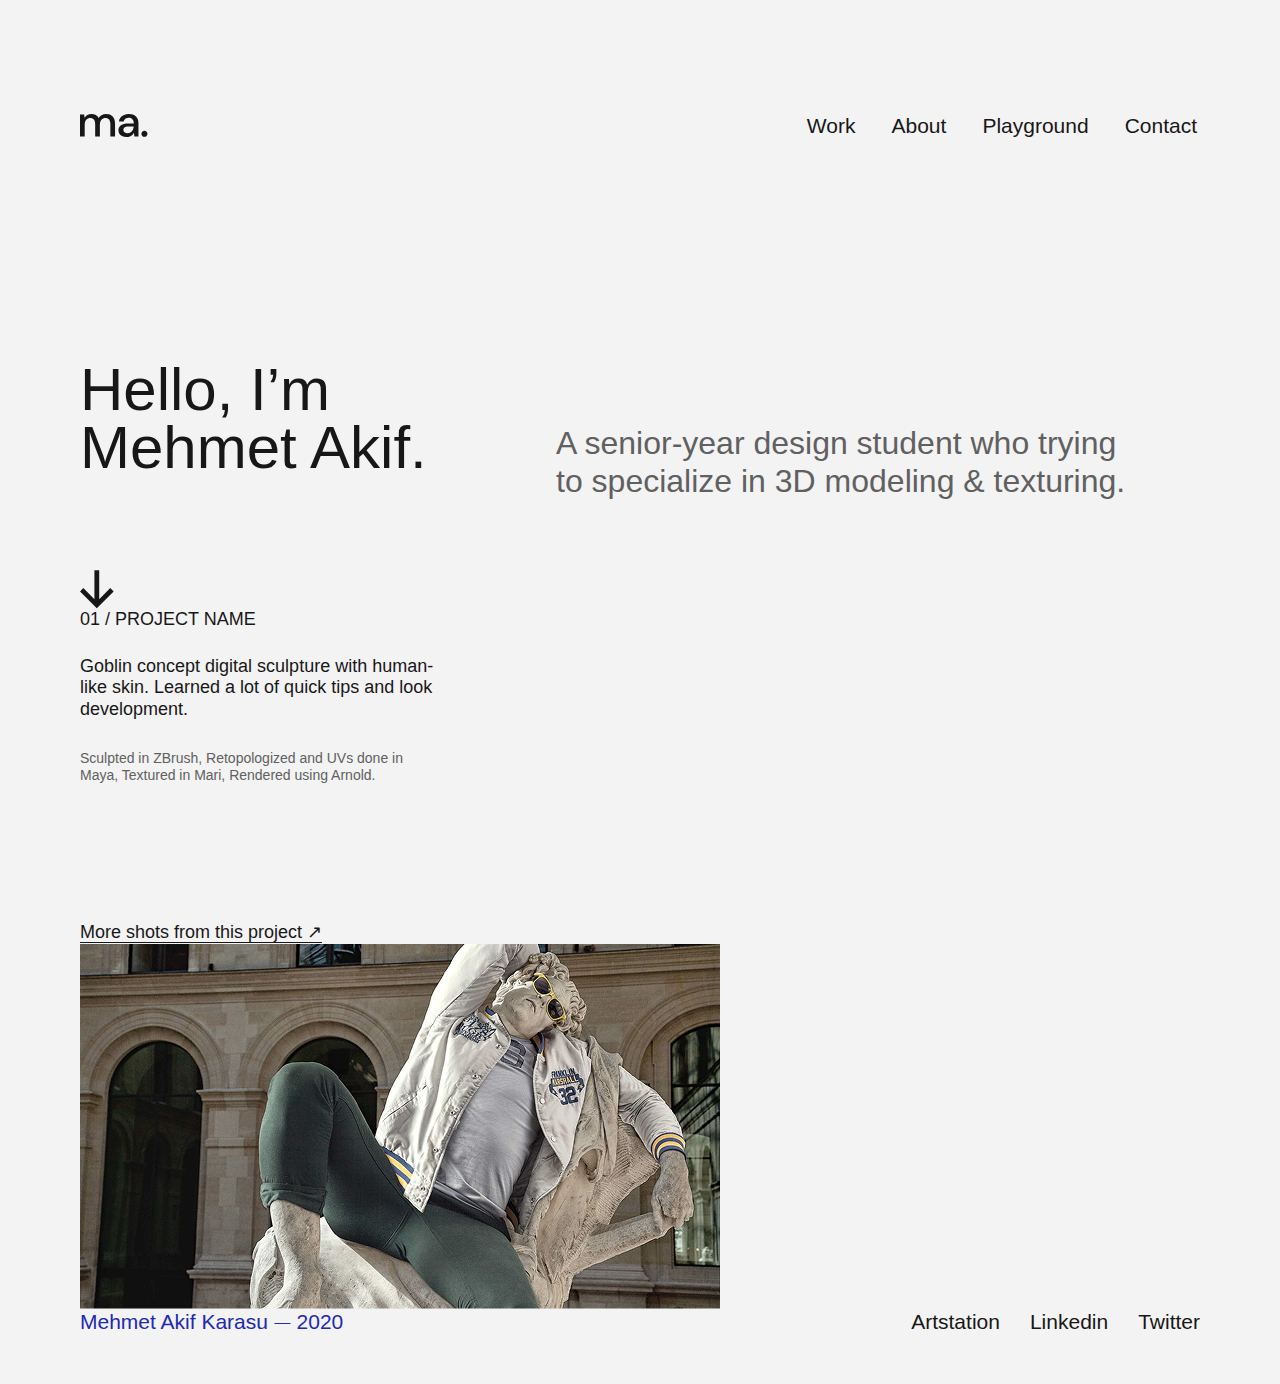
==== cases.html @ 68a0f4ab "Feb 3" ====
<!DOCTYPE html>
<html lang="en">

<head>
    <meta charset="UTF-8">
    <meta name="viewport" content="width=device-width, initial-scale=1.0">
    <title>Ma</title>
    <link rel="stylesheet" href="css/style.css">
    <link rel="preconnect" href="https://fonts.googleapis.com">
    <link rel="preconnect" href="https://fonts.gstatic.com" crossorigin>
    <link href="https://fonts.googleapis.com/css2?family=Manrope:wght@200..800&display=swap" rel="stylesheet">
</head>

<body>
    <header class="header" id="header">
        <div class="container">
            <div class="header__inner">
                <a href="#" class="logo">
                    <img src="images/Site-logo.svg" alt="Ma">
                </a>
                <nav class="header__nav">
                    <ul class="header__list">
                        <li>
                            <a href="cases.html" class="header__link header__link--active">Work</a>
                        </li>
                        <li>
                            <a href="index.html" class="header__link">About</a>
                        </li>
                        <li>
                            <a href="" class="header__link">Playground</a>
                        </li>
                        <li>
                            <a href="" class="header__link">Contact</a>
                        </li>
                    </ul>
                </nav>
            </div>
        </div>
    </header>

    <main>
        <section class="work">
            <div class="container">
                <div class="work__inner">
                    <div class="work__description">
                        <h1 class="work__title">
                            Hello, I’m Mehmet Akif.
                        </h1>
                        <p class="work__text">
                            A senior-year design student who trying to specialize in 3D modeling & texturing.
                        </p>
                    </div>
                    <img class="work__arrow" src="images/arrow.svg">
                    
                    <div class="work__content">
                        <div class="work__item">
                            <h2 class="work__content-title">
                                01 / PROJECT NAME
                            </h2>
                            <p class="work__content-text"> 
                                Goblin concept digital sculpture with human-like skin. Learned a lot of quick tips and
                                look development.
                            </p>
                            <p class="work__content-description">
                                Sculpted in ZBrush, Retopologized and UVs done in Maya, Textured in Mari, Rendered using
                                Arnold.
                            </p>
                            <a class="work__content-link" href="#">
                                More shots from this project ↗
                            </a>
                        </div>
                    </div>
                    <img class="work__img" src="images/stone.png" alt="">
                </div>
            </div>

        
    </main>

    <footer class="footer" id="footer">
        <div class="container">
            <div class="footer__inner">
                <p class="footer__title">
                    Mehmet Akif Karasu ⏤ 2020
                </p>
                <nav class="footer__nav">
                    <ul class="footer__list">
                        <li>
                            <a href="" class="footer__link">Artstation</a>
                        </li>
                        <li>
                            <a href="" class="footer__link">Linkedin</a>
                        </li>
                        <li>
                            <a href="" class="footer__link">Twitter</a>
                        </li>
                    </ul>
                </nav>
            </div>
        </div>



    </footer>


</body>

</html>
---- css/style.css ----
@import url('https://fonts.googleapis.com/css2?family=Manrope:wght@200..800&display=swap');

@import 'basic/_reset.css';
@import 'basic/_vars.css';
@import "basic/_global.css";
@import "basic/_fonts.css";

@import "components/_header.css";
@import "components/_footer.css";


@import "home/_home.css";
@import "home/_info.css";
@import "home/_contact.css";

@import "work/_work.css";
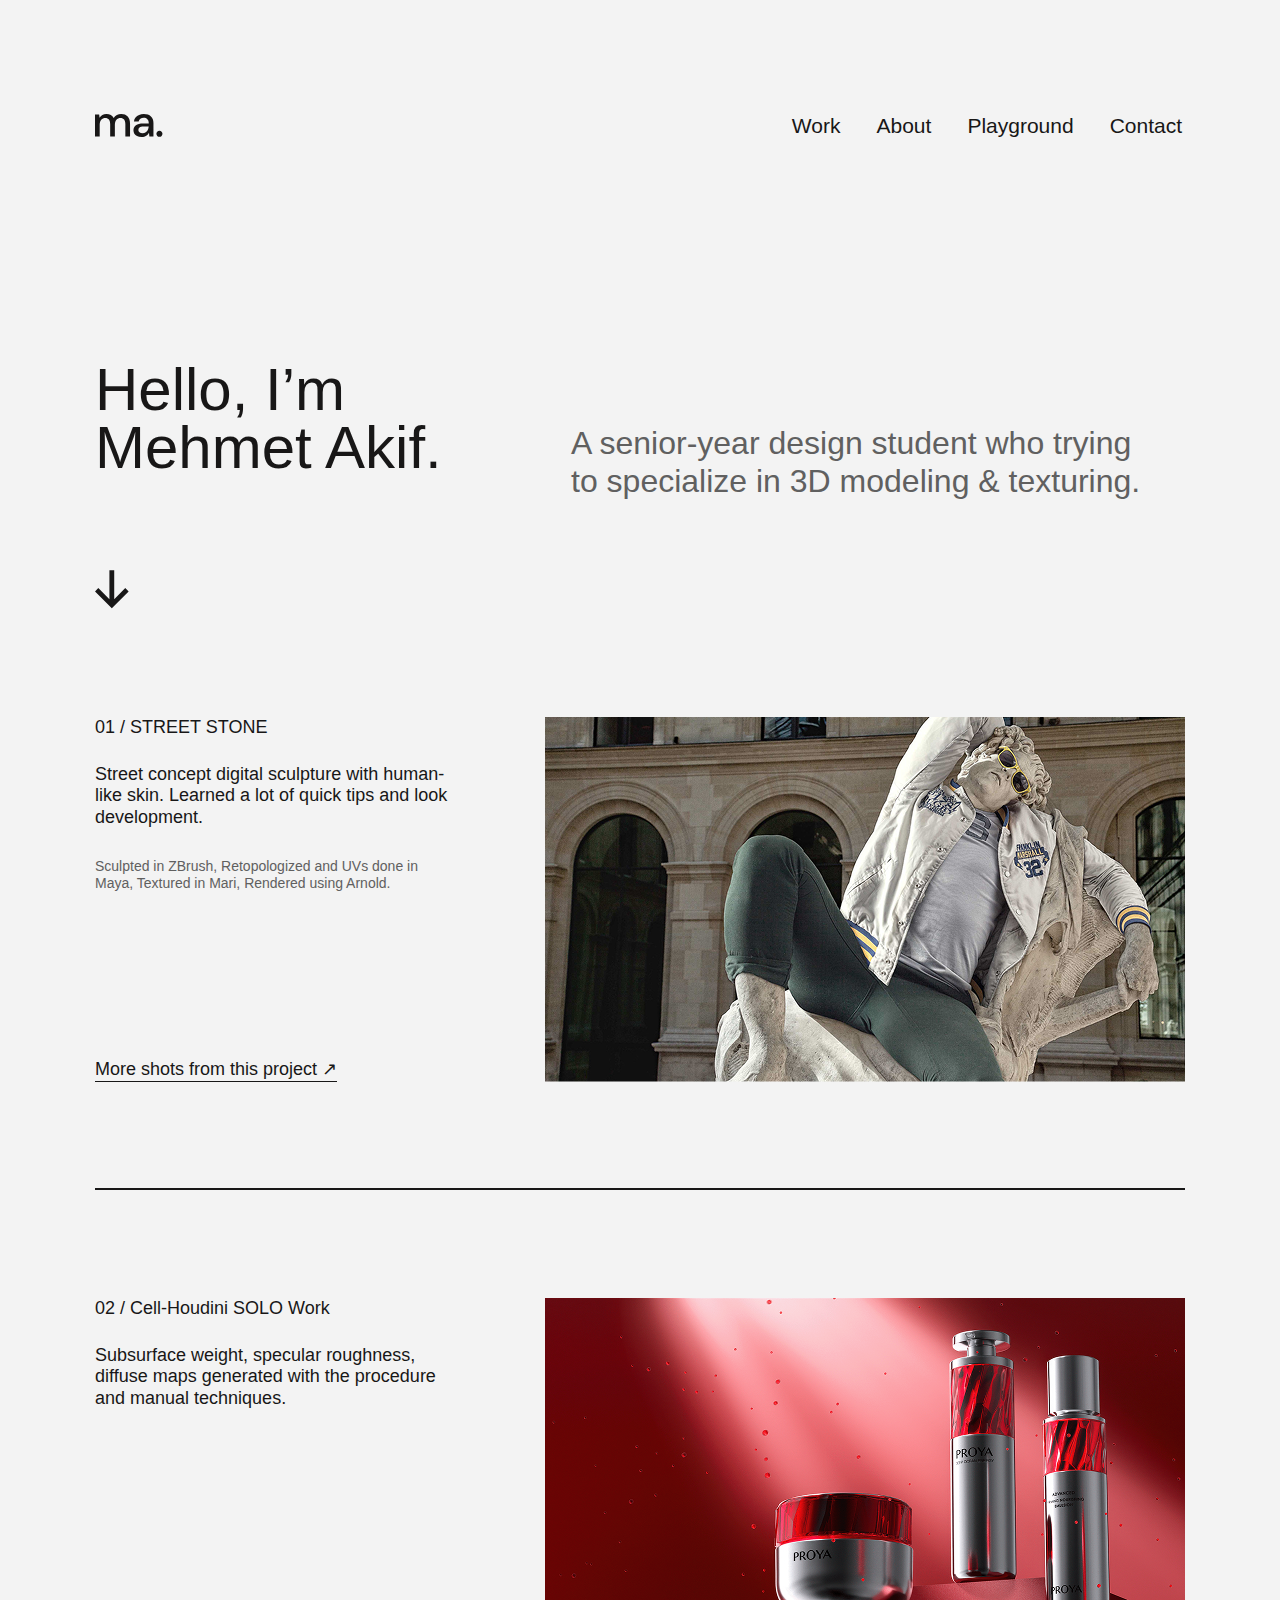
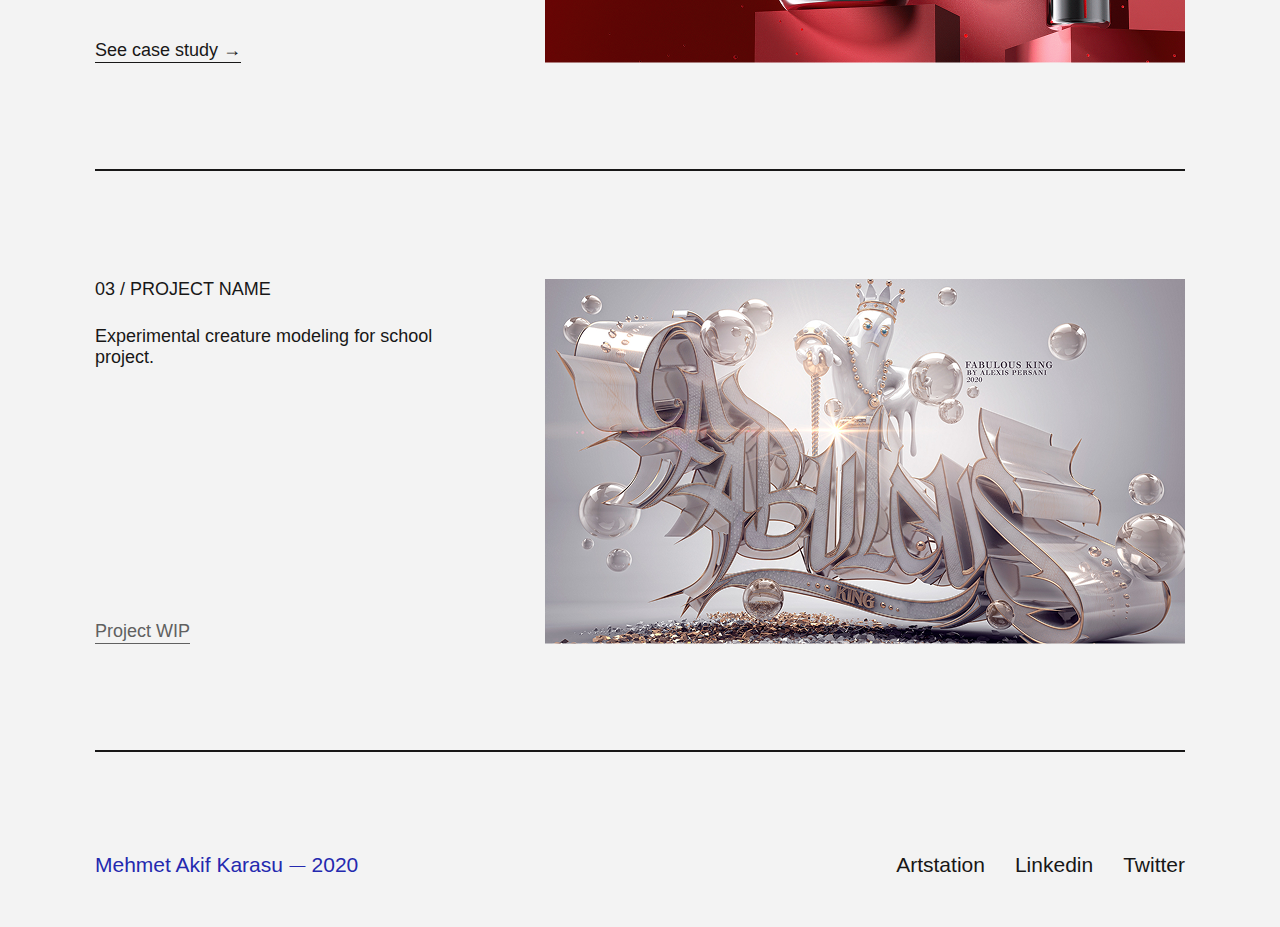
==== commit 22532eda: "feb 4" ====
--- a/cases.html
+++ b/cases.html
@@ -51,26 +51,59 @@
                         </p>
                     </div>
                     <img class="work__arrow" src="images/arrow.svg">
-                    
-                    <div class="work__content">
+                    <ul>
+                        <li>
                         <div class="work__item">
+                            <div class="work__content">
                             <h2 class="work__content-title">
-                                01 / PROJECT NAME
+                                01 / STREET STONE
                             </h2>
                             <p class="work__content-text"> 
-                                Goblin concept digital sculpture with human-like skin. Learned a lot of quick tips and
-                                look development.
+                                Street concept digital sculpture with human-like skin. Learned a lot of quick tips and look development.
                             </p>
                             <p class="work__content-description">
-                                Sculpted in ZBrush, Retopologized and UVs done in Maya, Textured in Mari, Rendered using
-                                Arnold.
+                                Sculpted in ZBrush, Retopologized and UVs done in Maya, Textured in Mari, Rendered using Arnold.
                             </p>
                             <a class="work__content-link" href="#">
                                 More shots from this project ↗
                             </a>
                         </div>
+                            <img class="work__img" src="images/stone.png" alt="">
                     </div>
-                    <img class="work__img" src="images/stone.png" alt="">
+                </li>
+                <li>
+                    <div class="work__item">
+                        <div class="work__content">
+                        <h2 class="work__content-title">
+                            02 / Cell-Houdini SOLO Work
+                        </h2>
+                        <p class="work__content-text"> 
+                            Subsurface weight, specular roughness, diffuse maps generated with the procedure and manual techniques.
+                        </p>
+                        <a class="work__content-link" href="#">
+                            See case study →
+                        </a>
+                    </div>
+                        <img class="work__img" src="images/cosmetics.png" alt="">
+                </div>
+            </li>
+            <li>
+                <div class="work__item">
+                    <div class="work__content">
+                    <h2 class="work__content-title">
+                        03 / PROJECT NAME
+                    </h2>
+                    <p class="work__content-text"> 
+                        Experimental creature modeling for school project.
+                    </p>
+                    <a class="work__content-link work__content-link--gray" href="#">
+                        Project WIP
+                    </a>
+                </div>
+                    <img class="work__img" src="images/carriage.png" alt="">
+            </div>
+        </li>
+                </ul>
                 </div>
             </div>
 
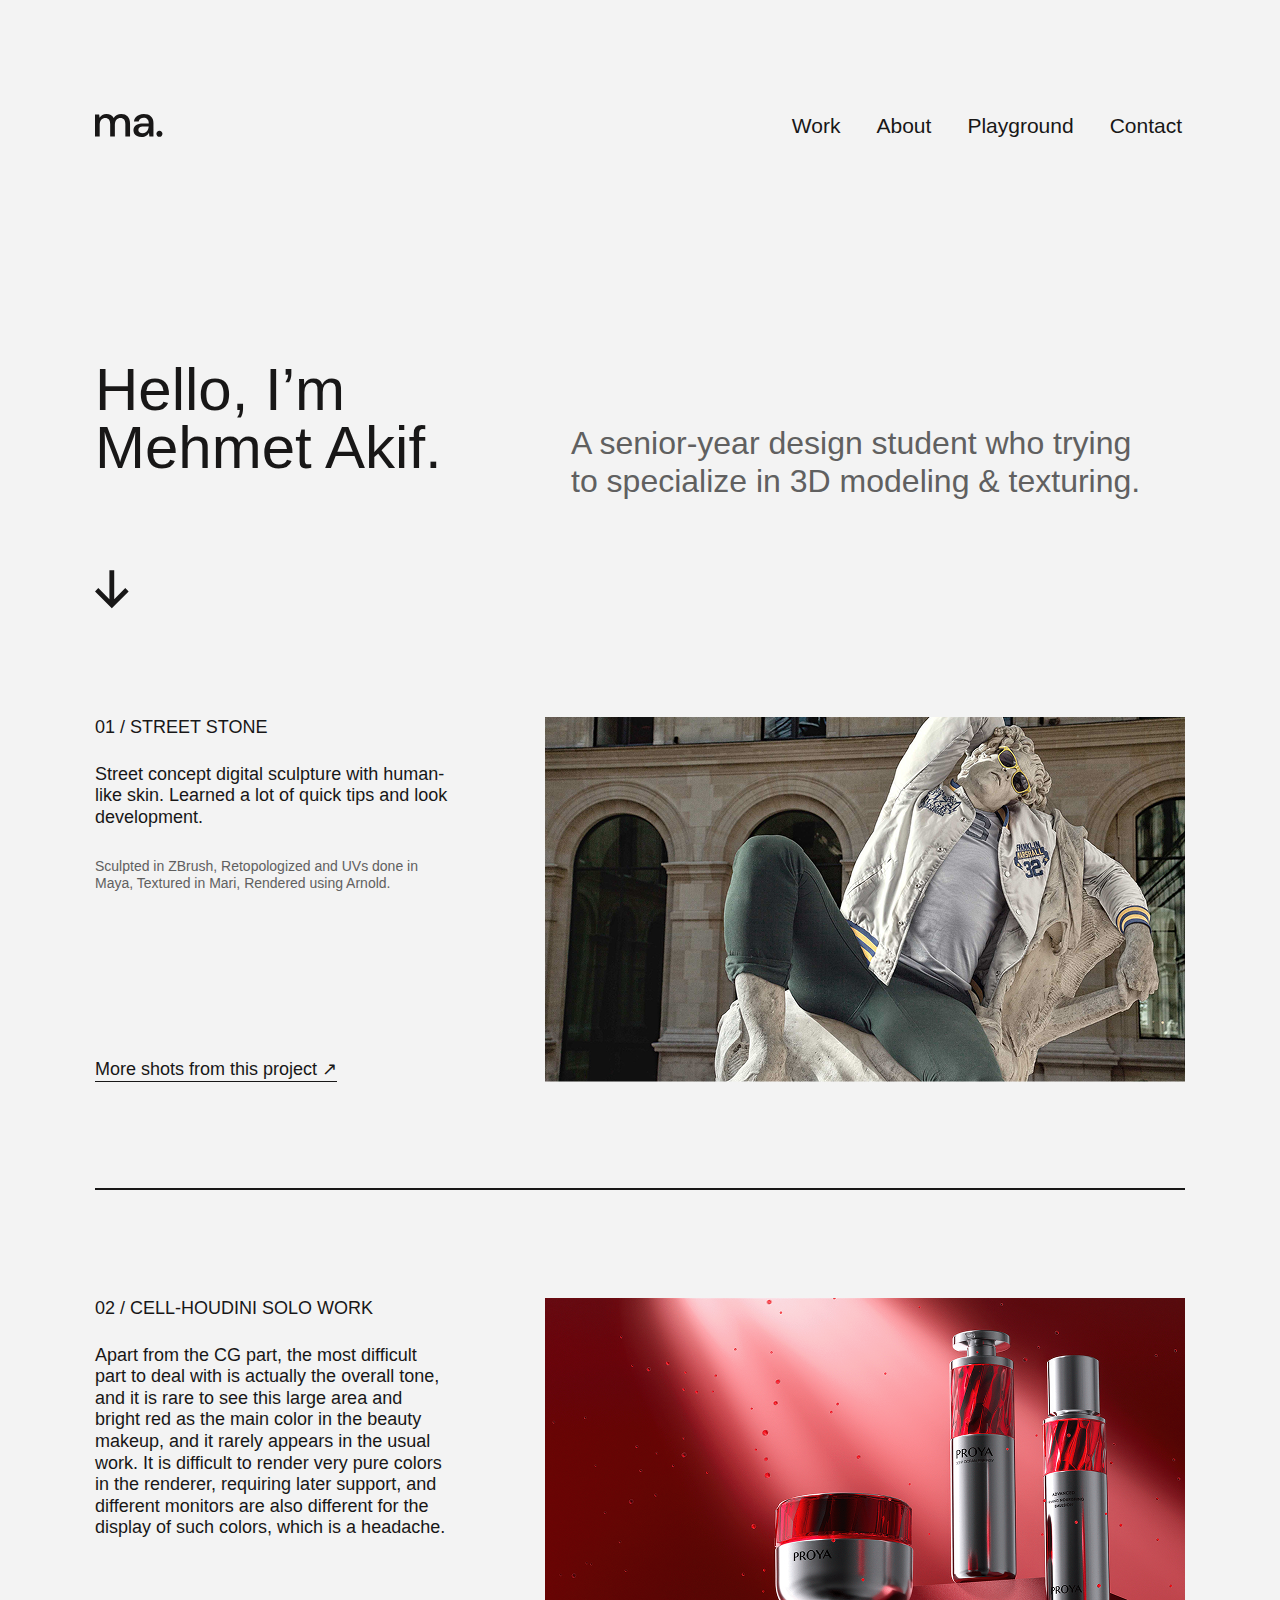
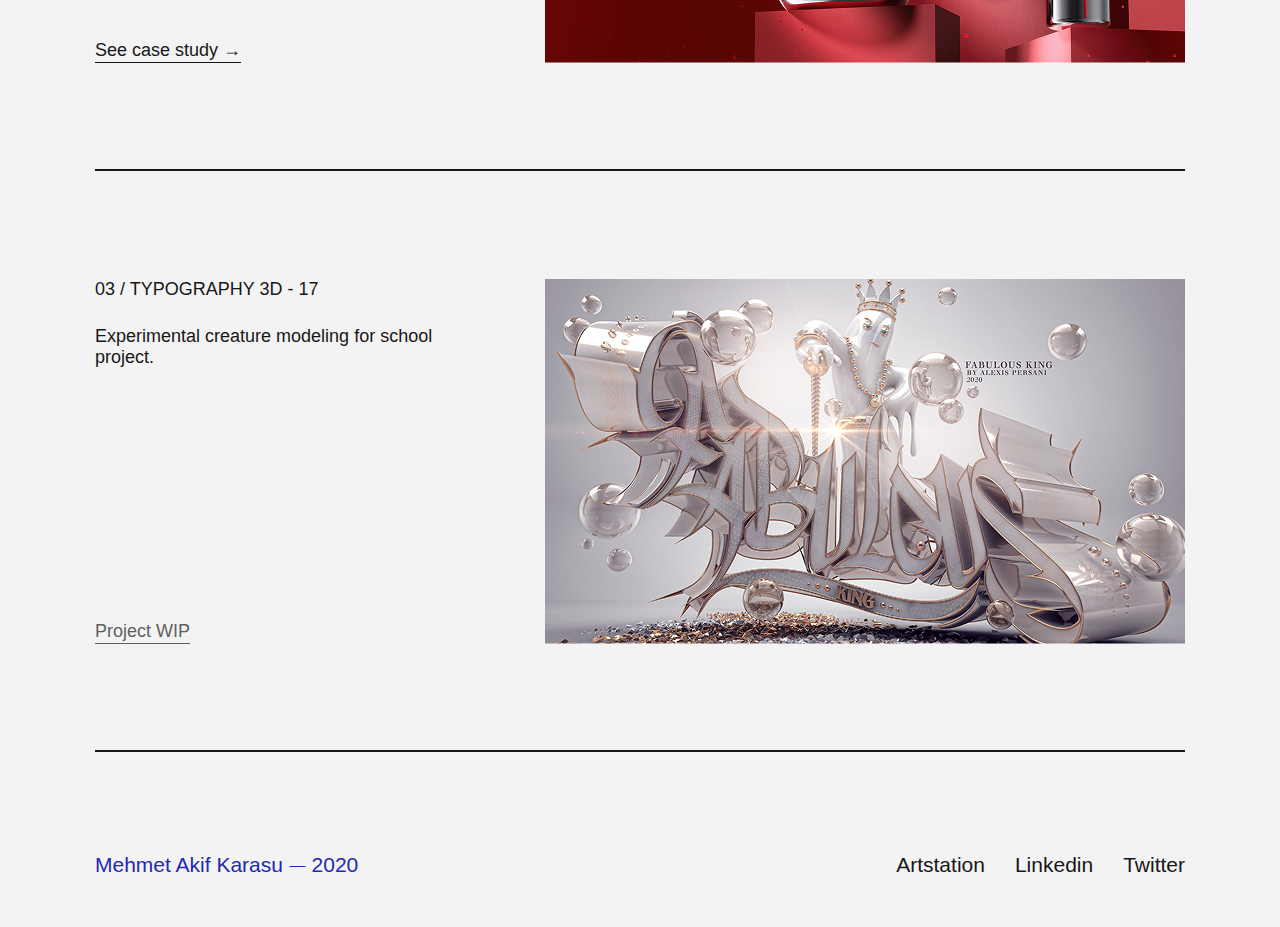
==== commit 580f3437: "текст поменяла" ====
--- a/cases.html
+++ b/cases.html
@@ -53,61 +53,70 @@
                     <img class="work__arrow" src="images/arrow.svg">
                     <ul>
                         <li>
-                        <div class="work__item">
-                            <div class="work__content">
-                            <h2 class="work__content-title">
-                                01 / STREET STONE
-                            </h2>
-                            <p class="work__content-text"> 
-                                Street concept digital sculpture with human-like skin. Learned a lot of quick tips and look development.
-                            </p>
-                            <p class="work__content-description">
-                                Sculpted in ZBrush, Retopologized and UVs done in Maya, Textured in Mari, Rendered using Arnold.
-                            </p>
-                            <a class="work__content-link" href="#">
-                                More shots from this project ↗
-                            </a>
-                        </div>
-                            <img class="work__img" src="images/stone.png" alt="">
-                    </div>
-                </li>
-                <li>
-                    <div class="work__item">
-                        <div class="work__content">
-                        <h2 class="work__content-title">
-                            02 / Cell-Houdini SOLO Work
-                        </h2>
-                        <p class="work__content-text"> 
-                            Subsurface weight, specular roughness, diffuse maps generated with the procedure and manual techniques.
-                        </p>
-                        <a class="work__content-link" href="#">
-                            See case study →
-                        </a>
-                    </div>
-                        <img class="work__img" src="images/cosmetics.png" alt="">
-                </div>
-            </li>
-            <li>
-                <div class="work__item">
-                    <div class="work__content">
-                    <h2 class="work__content-title">
-                        03 / PROJECT NAME
-                    </h2>
-                    <p class="work__content-text"> 
-                        Experimental creature modeling for school project.
-                    </p>
-                    <a class="work__content-link work__content-link--gray" href="#">
-                        Project WIP
-                    </a>
-                </div>
-                    <img class="work__img" src="images/carriage.png" alt="">
-            </div>
-        </li>
-                </ul>
+                            <div class="work__item">
+                                <div class="work__content">
+                                    <h2 class="work__content-title">
+                                        01 / STREET STONE
+                                    </h2>
+                                    <p class="work__content-text">
+                                        Street concept digital sculpture with human-like skin. Learned a lot of quick
+                                        tips and look development.
+                                    </p>
+                                    <p class="work__content-description">
+                                        Sculpted in ZBrush, Retopologized and UVs done in Maya, Textured in Mari,
+                                        Rendered using Arnold.
+                                    </p>
+                                    <a class="work__content-link" href="#">
+                                        More shots from this project ↗
+                                    </a>
+                                </div>
+                                <img class="work__img" src="images/stone.png" alt="">
+                            </div>
+                        </li>
+                        <li>
+                            <div class="work__item">
+                                <div class="work__content">
+                                    <h2 class="work__content-title">
+                                        02 / CELL-HOUDINI SOLO WORK
+                                    </h2>
+                                    <p class="work__content-text">
+                                        Apart from the CG part, the most difficult part to deal with is actually the
+                                        overall tone, and it is rare to see this large area and bright red as the main
+                                        color in the beauty makeup, and it rarely appears in the usual work.
+
+                                        It is difficult to render very pure colors in the renderer, requiring later
+                                        support, and different monitors are also different for the display of such
+                                        colors, which is a headache.
+
+                                    </p>
+                                    <a class="work__content-link" href="#">
+                                        See case study →
+                                    </a>
+                                </div>
+                                <img class="work__img" src="images/cosmetics.png" alt="">
+                            </div>
+                        </li>
+                        <li>
+                            <div class="work__item">
+                                <div class="work__content">
+                                    <h2 class="work__content-title">
+                                        03 / TYPOGRAPHY 3D - 17
+                                    </h2>
+                                    <p class="work__content-text">
+                                        Experimental creature modeling for school project.
+                                    </p>
+                                    <a class="work__content-link work__content-link--gray" href="#">
+                                        Project WIP
+                                    </a>
+                                </div>
+                                <img class="work__img" src="images/carriage.png" alt="">
+                            </div>
+                        </li>
+                    </ul>
                 </div>
             </div>
 
-        
+
     </main>
 
     <footer class="footer" id="footer">
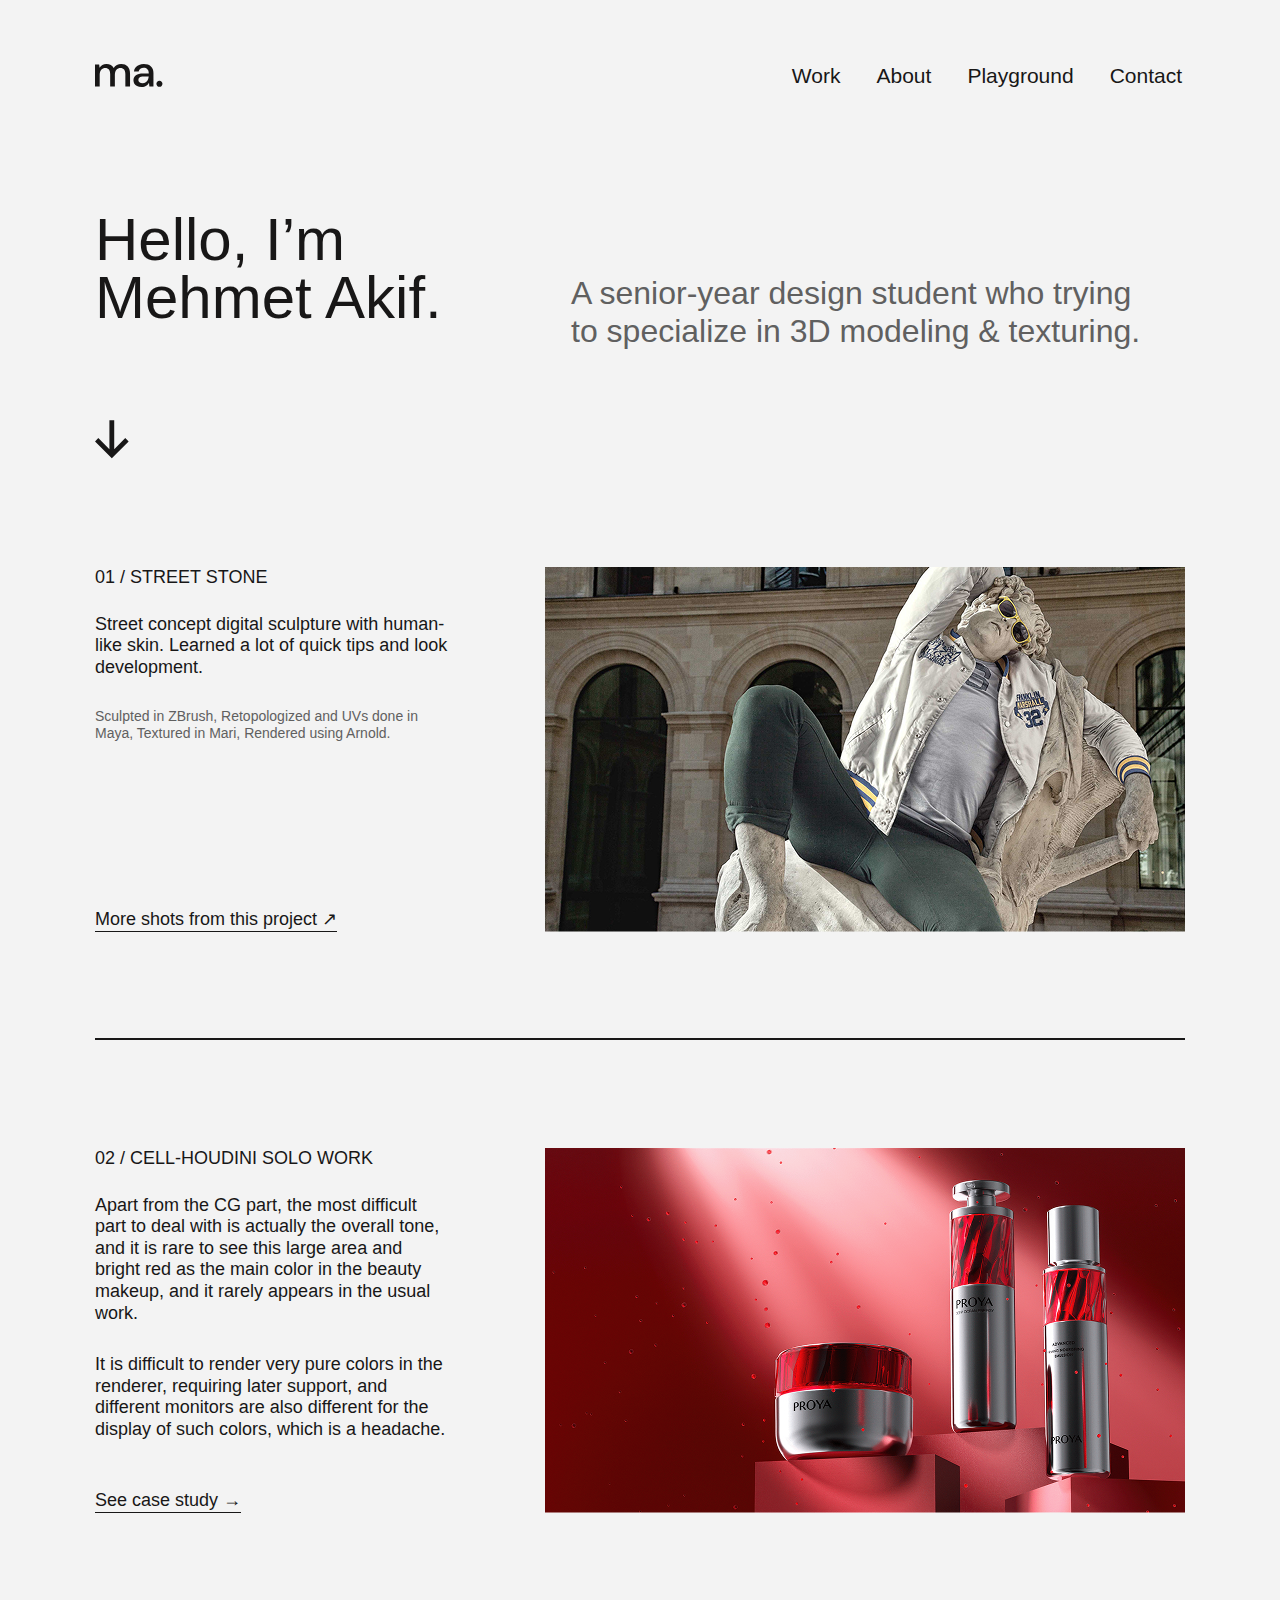
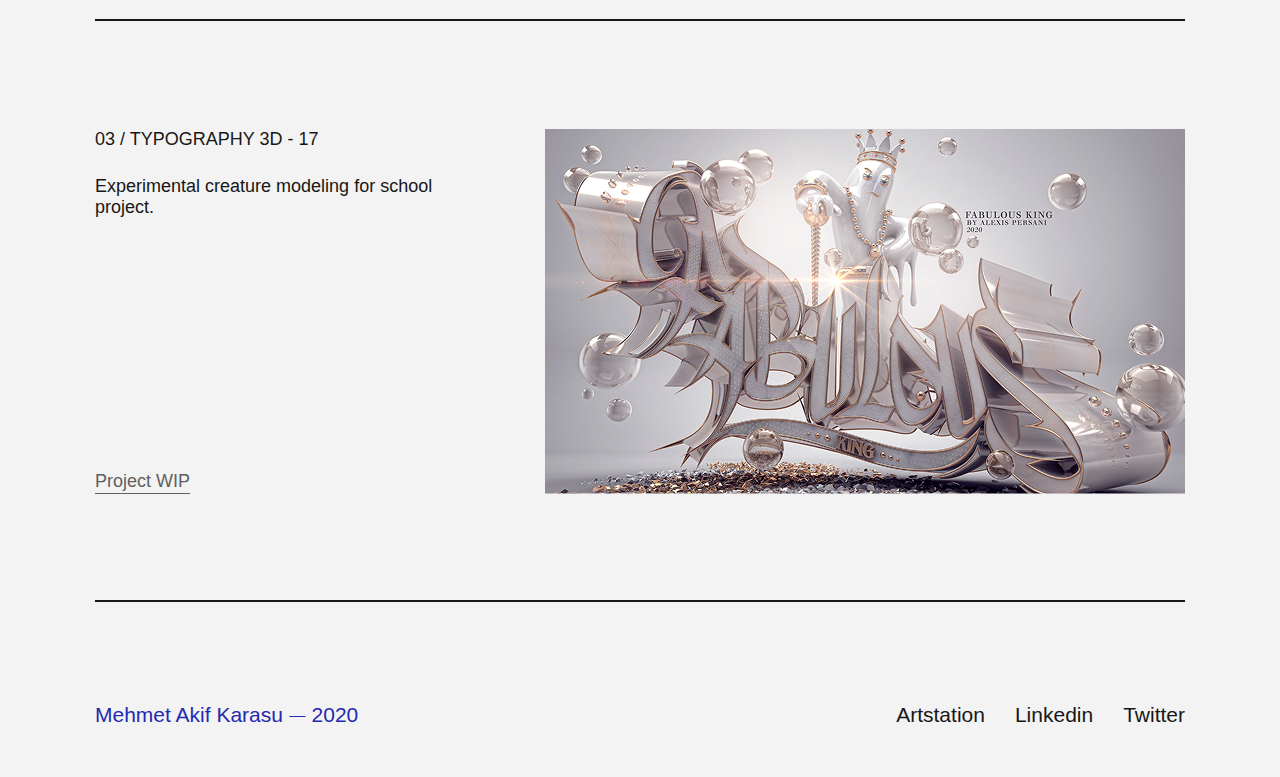
==== commit ae9091af: "feb14" ====
--- a/cases.html
+++ b/cases.html
@@ -83,10 +83,12 @@
                                         Apart from the CG part, the most difficult part to deal with is actually the
                                         overall tone, and it is rare to see this large area and bright red as the main
                                         color in the beauty makeup, and it rarely appears in the usual work.
-
-                                        It is difficult to render very pure colors in the renderer, requiring later
-                                        support, and different monitors are also different for the display of such
-                                        colors, which is a headache.
+                                        <p class="work__content-paragraph">
+                                            It is difficult to render very pure colors in the renderer, requiring later
+                                            support, and different monitors are also different for the display of such
+                                            colors, which is a headache.
+                                        </p>
+                                        
 
                                     </p>
                                     <a class="work__content-link" href="#">
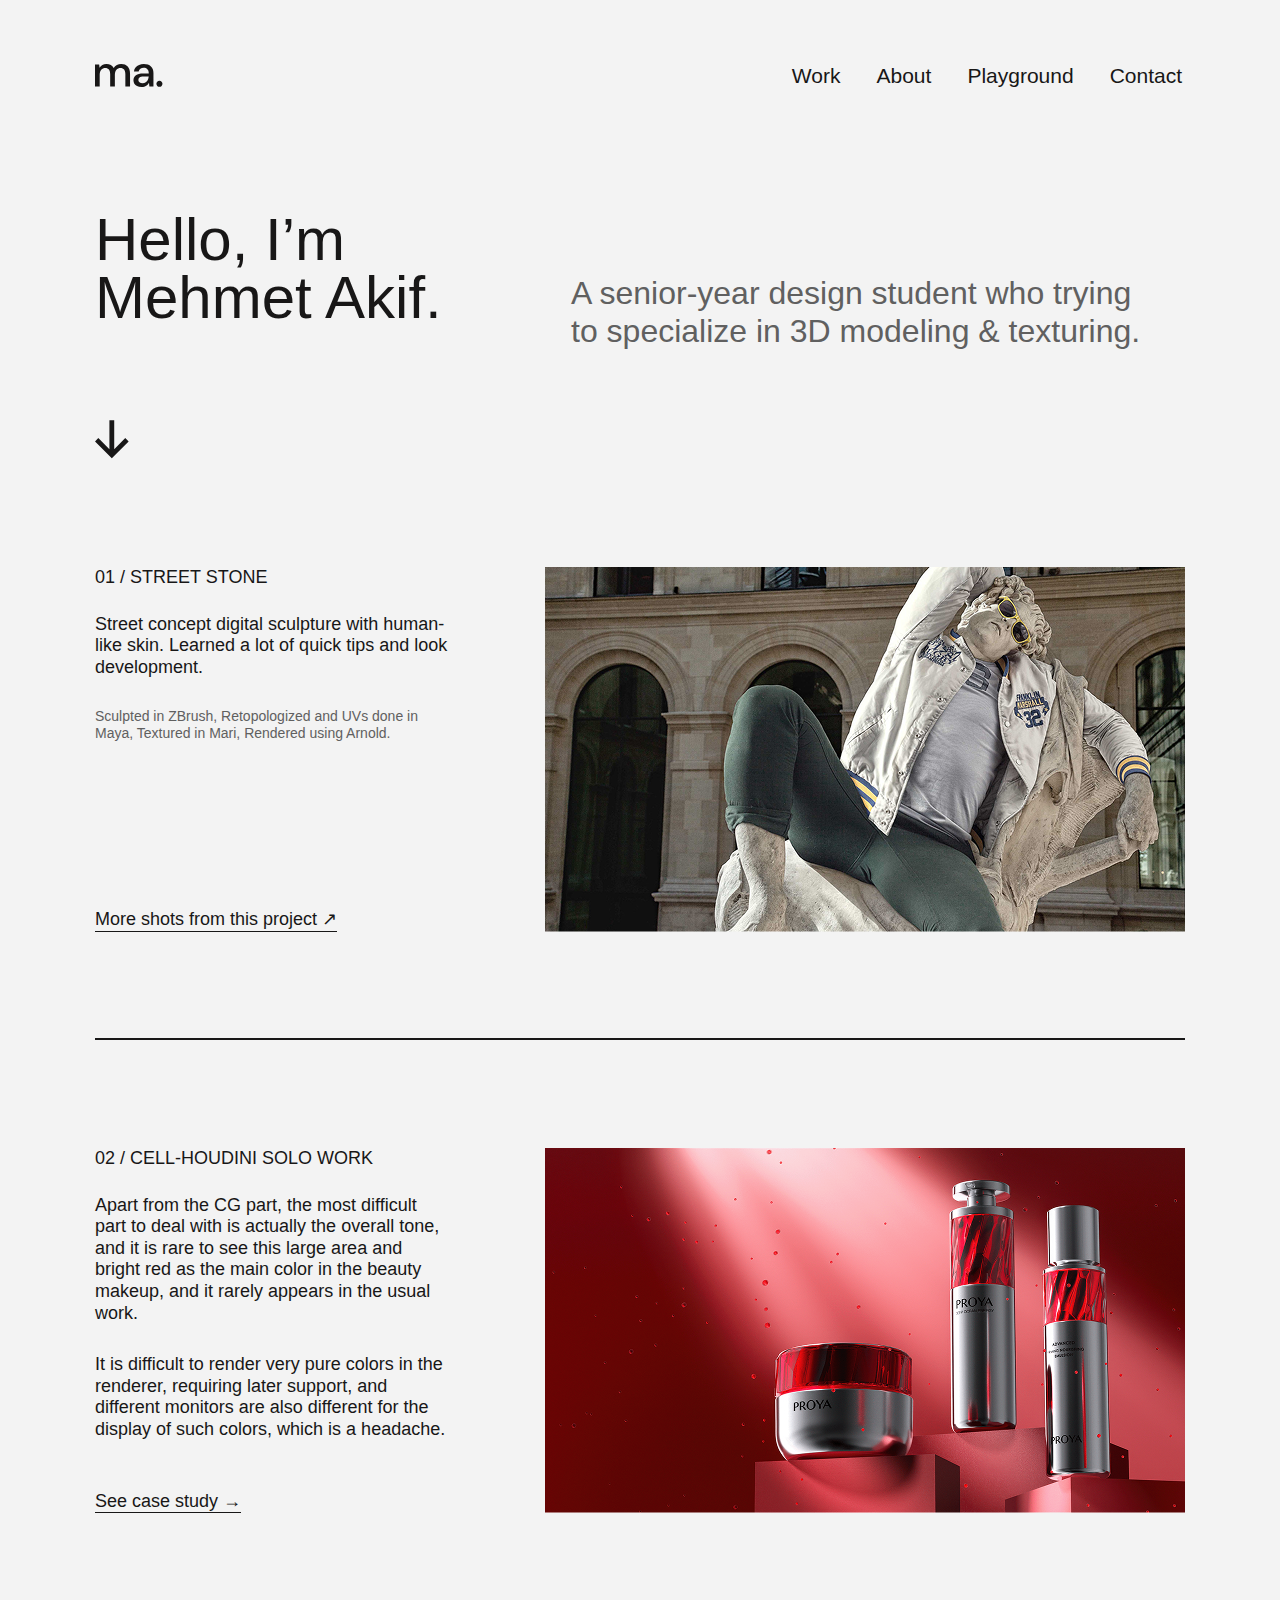
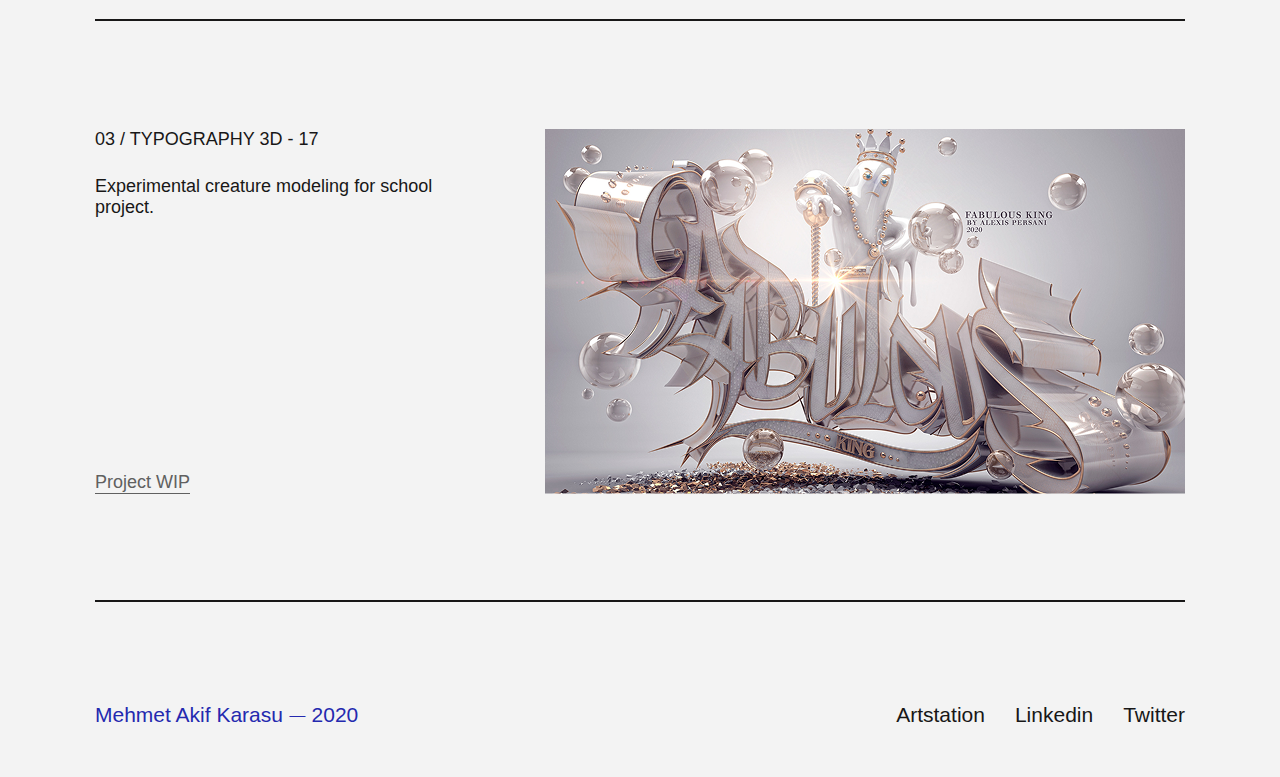
==== commit 3936d560: "feb 15" ====
--- a/cases.html
+++ b/cases.html
@@ -70,7 +70,7 @@
                                         More shots from this project ↗
                                     </a>
                                 </div>
-                                <img class="work__img" src="images/stone.png" alt="">
+                                <img class="work__img" width="640" height="365" src="images/stone.png" alt="">
                             </div>
                         </li>
                         <li>
@@ -95,7 +95,7 @@
                                         See case study →
                                     </a>
                                 </div>
-                                <img class="work__img" src="images/cosmetics.png" alt="">
+                                <img class="work__img" width="640" height="365" src="images/cosmetics.png" alt="">
                             </div>
                         </li>
                         <li>
@@ -111,7 +111,7 @@
                                         Project WIP
                                     </a>
                                 </div>
-                                <img class="work__img" src="images/carriage.png" alt="">
+                                <img class="work__img" width="640" height="365" src="images/carriage.png" alt="">
                             </div>
                         </li>
                     </ul>
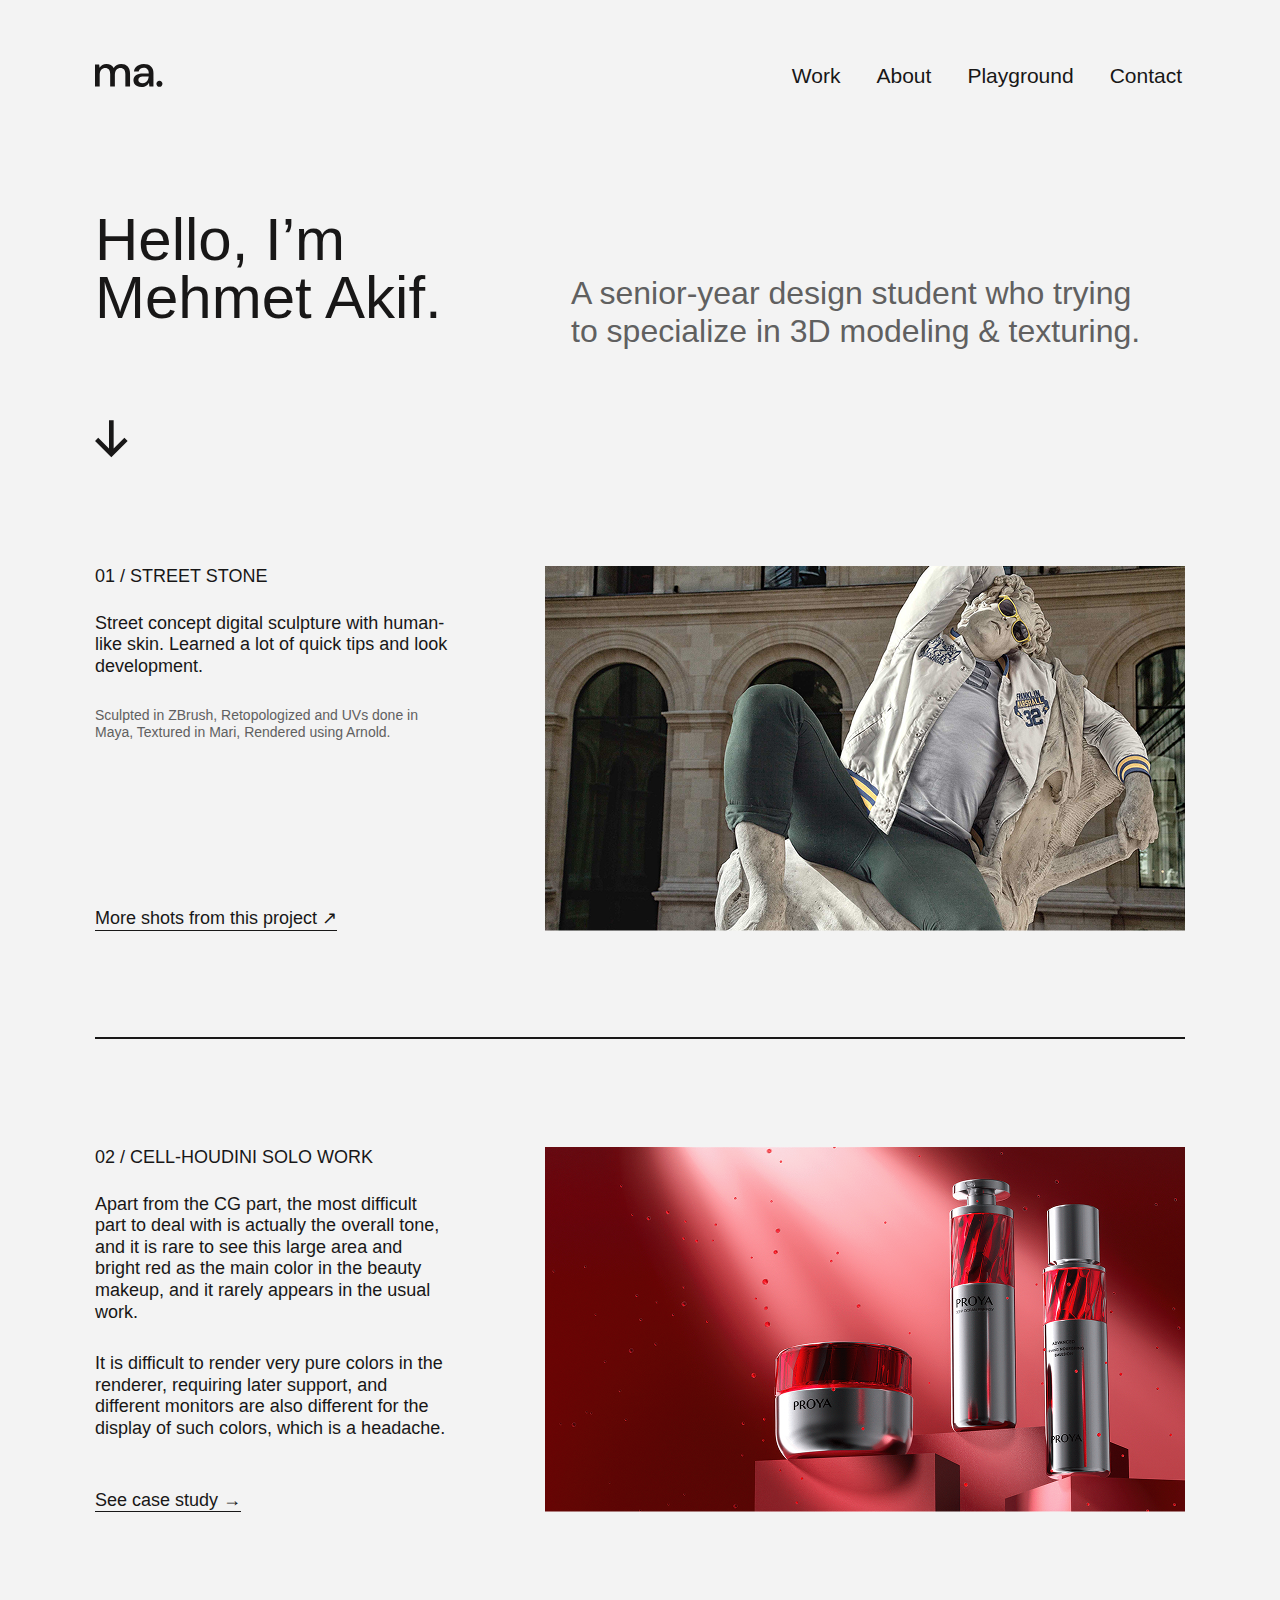
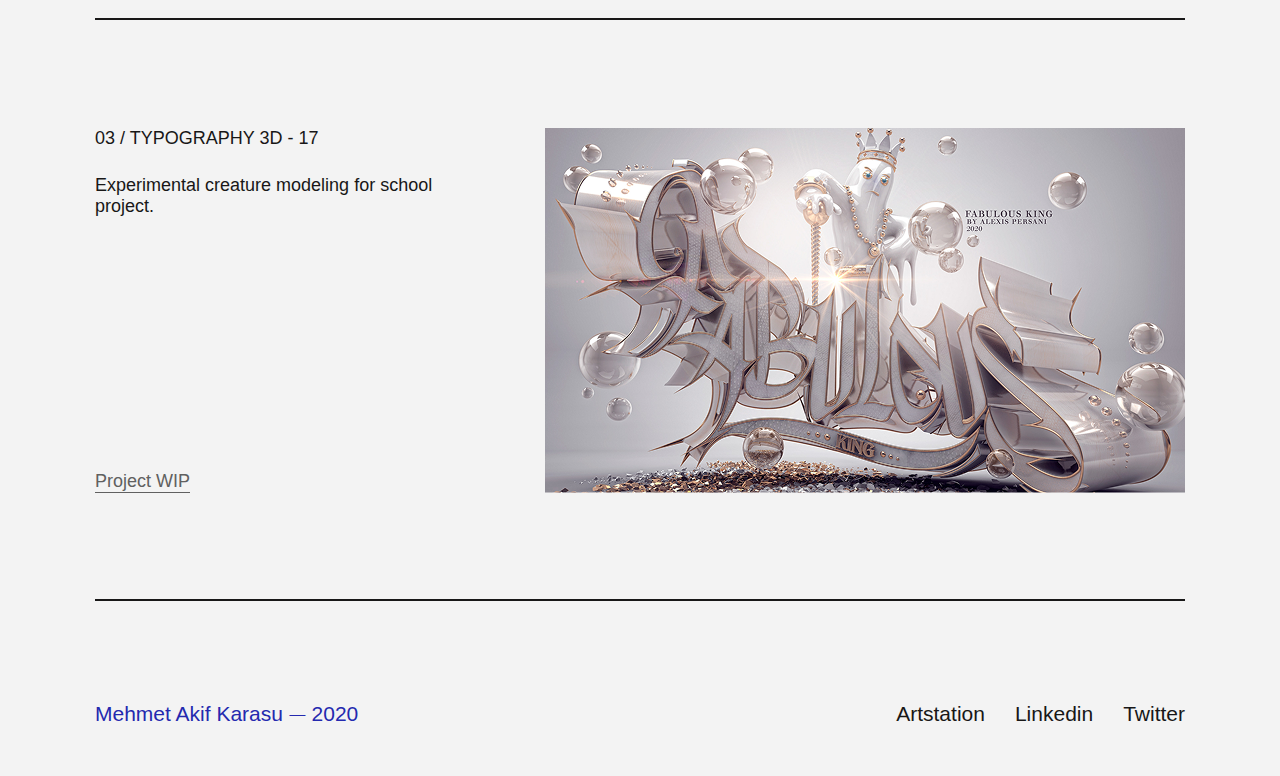
==== commit c2d3a619: "adaptive feb 24" ====
--- a/cases.html
+++ b/cases.html
@@ -50,7 +50,7 @@
                             A senior-year design student who trying to specialize in 3D modeling & texturing.
                         </p>
                     </div>
-                    <img class="work__arrow" src="images/arrow.svg">
+                    <img class="work__arrow" width="33" height="38" src="images/arrow.svg">
                     <ul>
                         <li>
                             <div class="work__item">
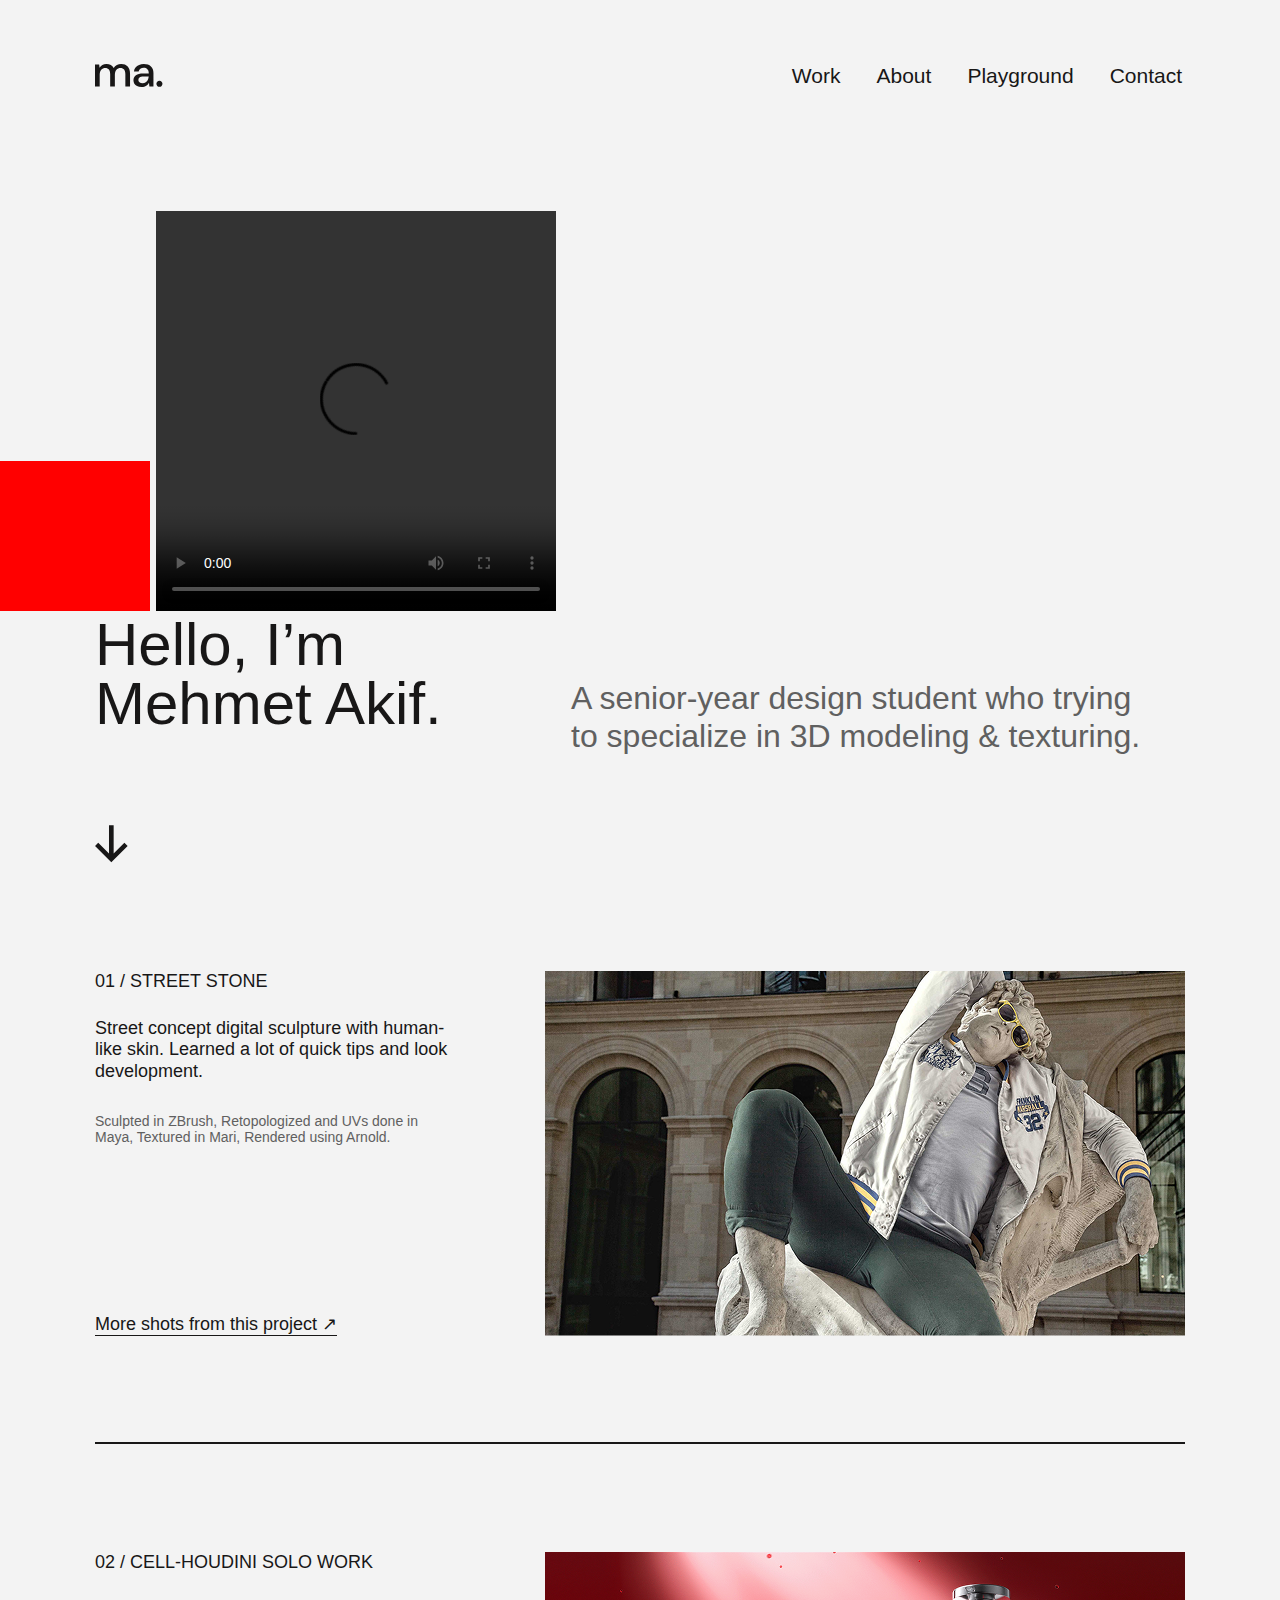
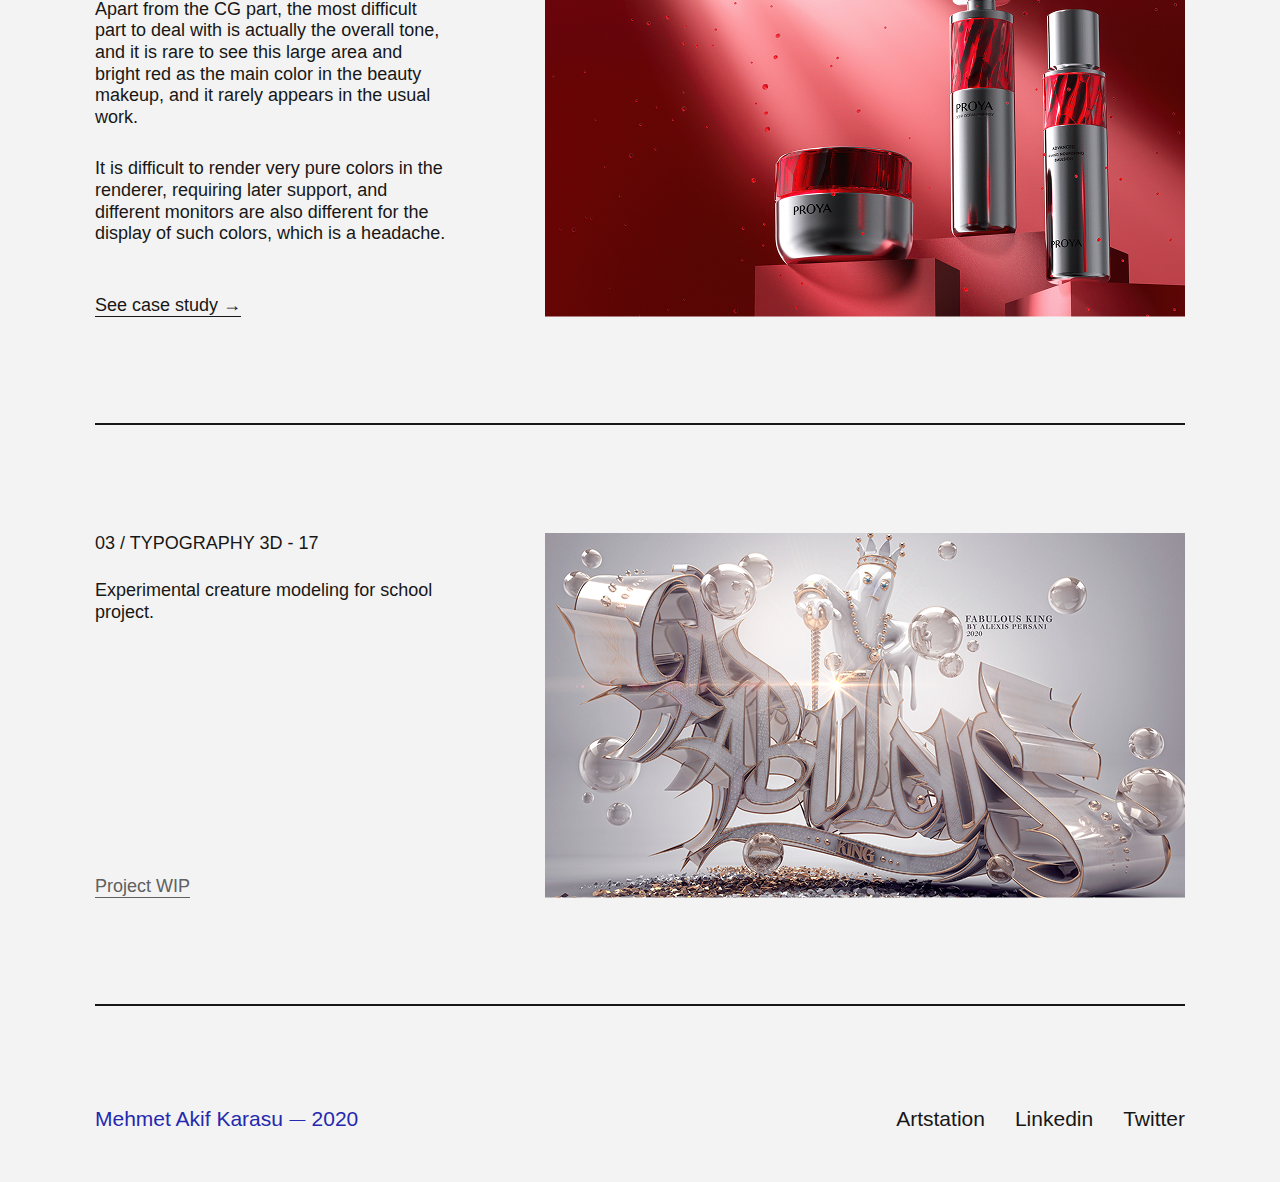
==== commit 9b90f32e: "поменяла цвет текста" ====
--- a/cases.html
+++ b/cases.html
@@ -34,11 +34,35 @@
                         </li>
                     </ul>
                 </nav>
+                <div class="menu-btn" type="button">
+                    <div class="menu-btn__burger"></div>
+                </div>
+            </div>
             </div>
         </div>
+        <nav class="header__mobile">
+            <ul class="header__list">
+                <li>
+                    <a href="cases.html" class="header__link header__link--active" >Work</a>
+                </li>
+                <li>
+                    <a href="index.html" class="header__link">About</a>
+                </li>
+                <li>
+                    <a href="" class="header__link">Playground</a>
+                </li>
+                <li>
+                    <a href="" class="header__link">Contact</a>
+                </li>
+            </ul>
+        </nav>
     </header>
 
     <main>
+        <canvas width="150" height="150" style="background-color: red;"></canvas>
+        <video src="videos/2.mp4" controls height="400" width="400" loop>
+            <track src="videos/subtitres.srt" kind="subtitles" srclang="ru" label="Русский"></track>
+        </video>
         <section class="work">
             <div class="container">
                 <div class="work__inner">
@@ -117,8 +141,7 @@
                     </ul>
                 </div>
             </div>
-
-
+        </section>
     </main>
 
     <footer class="footer" id="footer">
@@ -142,12 +165,9 @@
                 </nav>
             </div>
         </div>
-
-
-
     </footer>
 
-
+    <script src="js/index.js"></script>
 </body>
 
 </html>